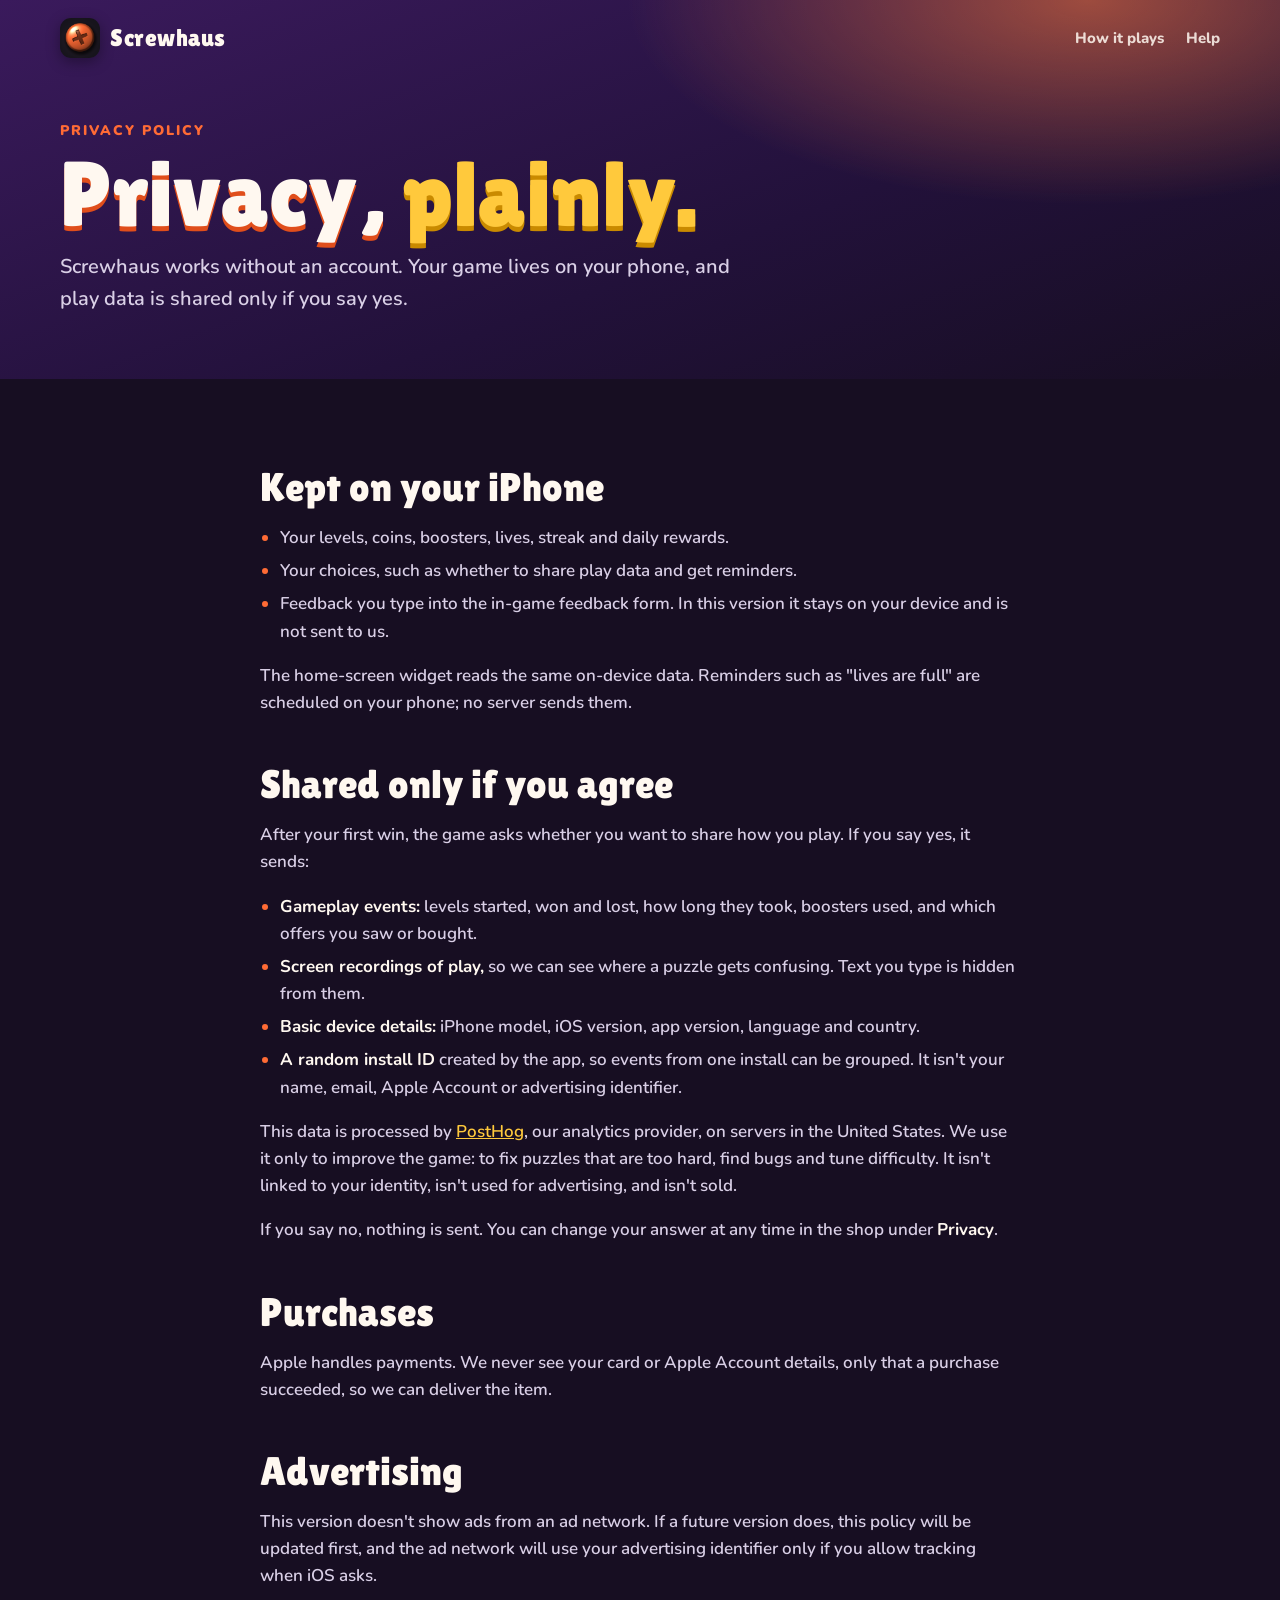
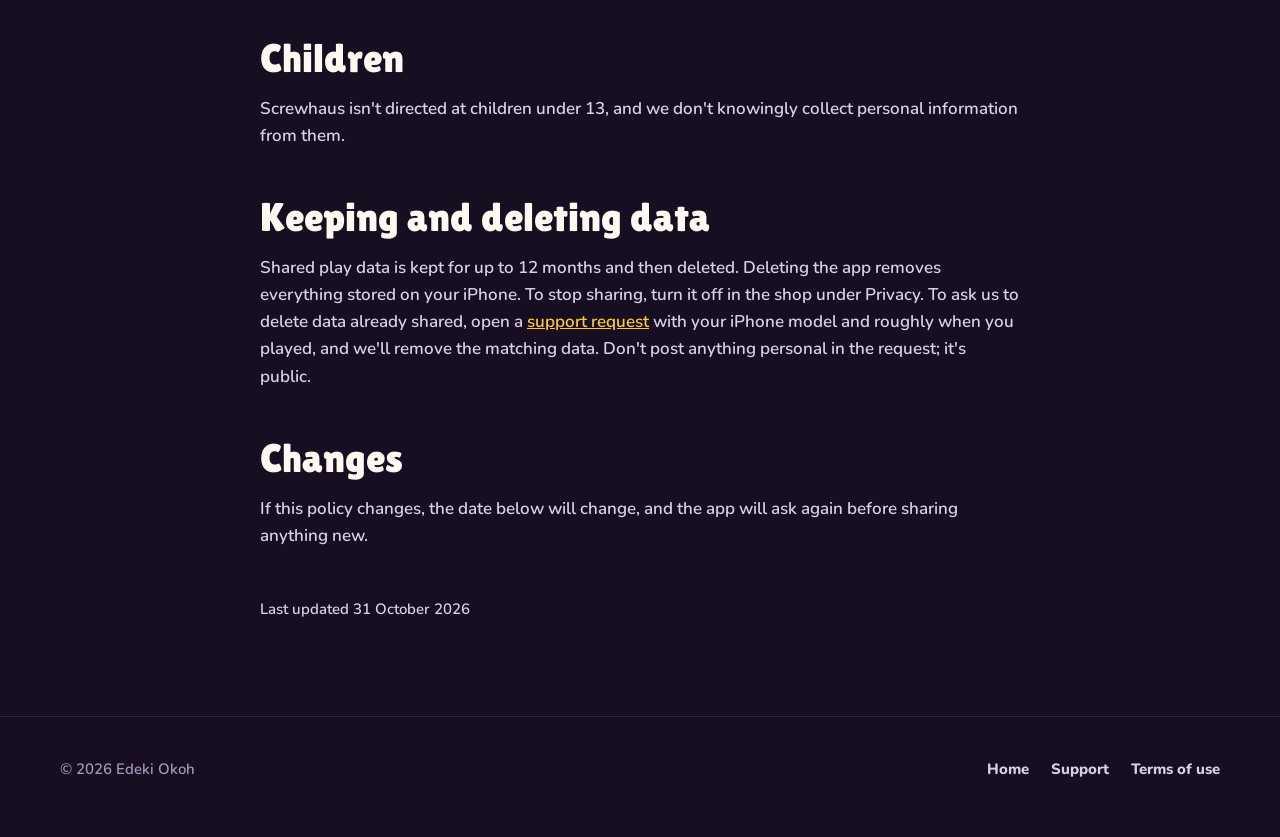
==== privacy.html @ 0043137a "Game landing page, support and privacy policy Co-Authored-By: Claude Opus 5.5 <noreply@anthropic.com" ====
<!doctype html>
<html lang="en">
<head>
<meta charset="utf-8">
<meta name="viewport" content="width=device-width, initial-scale=1">
<title>Screwhaus Privacy</title>
<meta name="description" content="What Screwhaus: Screw Puzzle 3D collects, why, and how to turn it off.">
<link rel="icon" href="icon.png">
<link rel="preconnect" href="https://fonts.googleapis.com">
<link rel="preconnect" href="https://fonts.gstatic.com" crossorigin>
<link href="https://fonts.googleapis.com/css2?family=Lilita+One&family=Nunito:wght@600;800;900&display=swap" rel="stylesheet">
<link rel="stylesheet" href="style.css">
</head>
<body>
<header class="bar">
  <div class="wrap">
    <a class="brand" href="./"><img src="icon.png" alt=""><span>Screwhaus</span></a>
    <nav aria-label="Site"><a href="./#play">How it plays</a><a class="keep" href="./#help">Help</a></nav>
  </div>
</header>
<div class="doc-hero">
  <div class="wrap">
    <p class="eyebrow">Privacy policy</p>
    <h1>Privacy, <span>plainly.</span></h1>
    <p class="lead">Screwhaus works without an account. Your game lives on your phone, and play data is shared only if you say yes.</p>
  </div>
</div>
<main class="doc">
  <h2>Kept on your iPhone</h2>
  <ul>
    <li>Your levels, coins, boosters, lives, streak and daily rewards.</li>
    <li>Your choices, such as whether to share play data and get reminders.</li>
    <li>Feedback you type into the in-game feedback form. In this version it stays on your device and is not sent to us.</li>
  </ul>
  <p>The home-screen widget reads the same on-device data. Reminders such as "lives are full" are scheduled on your phone; no server sends them.</p>

  <h2>Shared only if you agree</h2>
  <p>After your first win, the game asks whether you want to share how you play. If you say yes, it sends:</p>
  <ul>
    <li><strong>Gameplay events:</strong> levels started, won and lost, how long they took, boosters used, and which offers you saw or bought.</li>
    <li><strong>Screen recordings of play,</strong> so we can see where a puzzle gets confusing. Text you type is hidden from them.</li>
    <li><strong>Basic device details:</strong> iPhone model, iOS version, app version, language and country.</li>
    <li><strong>A random install ID</strong> created by the app, so events from one install can be grouped. It isn't your name, email, Apple Account or advertising identifier.</li>
  </ul>
  <p>This data is processed by <a href="https://posthog.com/privacy">PostHog</a>, our analytics provider, on servers in the United States. We use it only to improve the game: to fix puzzles that are too hard, find bugs and tune difficulty. It isn't linked to your identity, isn't used for advertising, and isn't sold.</p>
  <p>If you say no, nothing is sent. You can change your answer at any time in the shop under <strong>Privacy</strong>.</p>

  <h2>Purchases</h2>
  <p>Apple handles payments. We never see your card or Apple Account details, only that a purchase succeeded, so we can deliver the item.</p>

  <h2>Advertising</h2>
  <p>This version doesn't show ads from an ad network. If a future version does, this policy will be updated first, and the ad network will use your advertising identifier only if you allow tracking when iOS asks.</p>

  <h2>Children</h2>
  <p>Screwhaus isn't directed at children under 13, and we don't knowingly collect personal information from them.</p>

  <h2>Keeping and deleting data</h2>
  <p>Shared play data is kept for up to 12 months and then deleted. Deleting the app removes everything stored on your iPhone. To stop sharing, turn it off in the shop under Privacy. To ask us to delete data already shared, open a <a href="https://github.com/Okohedeki/screwhaus-site/issues/new">support request</a> with your iPhone model and roughly when you played, and we'll remove the matching data. Don't post anything personal in the request; it's public.</p>

  <h2>Changes</h2>
  <p>If this policy changes, the date below will change, and the app will ask again before sharing anything new.</p>

  <p class="updated">Last updated 31 October 2026</p>
</main>
<footer class="site">
  <div class="wrap">
    <span>© 2026 Edeki Okoh</span>
    <nav aria-label="Legal"><a href="./">Home</a><a href="./#help">Support</a><a href="https://www.apple.com/legal/internet-services/itunes/dev/stdeula/">Terms of use</a></nav>
  </div>
</footer>
</body>
</html>
---- style.css ----
:root {
  --ink: #fff8f0;
  --ink-soft: #d9cfe6;
  --ink-dim: #a597b8;
  --night: #170e22;
  --night-2: #221533;
  --card: #2b1c40;
  --line: rgba(255, 255, 255, .1);
  --signal: #ff6b35;
  --signal-deep: #e04e1b;
  --green: #2fb36b;
  --teal: #1fb3a3;
  --pink: #ee4f86;
  --blue: #4a78ee;
  --yellow: #ffc93c;
  --purple: #9a5cf0;
  --display: "Lilita One", "Arial Rounded MT Bold", system-ui, sans-serif;
  --body: "Nunito", system-ui, -apple-system, "Segoe UI", sans-serif;
  color-scheme: dark;
}

* { box-sizing: border-box; }
html { -webkit-text-size-adjust: 100%; scroll-behavior: smooth; }
body {
  margin: 0;
  background: var(--night);
  color: var(--ink);
  font: 600 17px/1.6 var(--body);
  overflow-x: hidden;
}
img { max-width: 100%; display: block; }
a { color: var(--yellow); }
a:hover { color: #fff; }
:focus-visible { outline: 3px solid var(--yellow); outline-offset: 3px; border-radius: 6px; }

.wrap { width: min(1160px, 100% - 32px); margin-inline: auto; }

/* ---------- top bar ---------- */
.bar { position: absolute; inset: 0 0 auto; z-index: 5; }
.bar .wrap { display: flex; align-items: center; justify-content: space-between; padding-block: 18px; }
.brand { display: inline-flex; align-items: center; gap: 10px; color: var(--ink); text-decoration: none; font: 400 24px/1 var(--display); letter-spacing: .5px; }
.brand img { width: 40px; height: 40px; border-radius: 11px; box-shadow: 0 4px 14px rgba(0,0,0,.35); }
.bar nav { display: flex; gap: 22px; }
.bar nav a { color: var(--ink); text-decoration: none; font-weight: 800; font-size: 15px; opacity: .85; }
.bar nav a:hover { opacity: 1; color: var(--ink); }

/* ---------- hero ---------- */
.hero {
  position: relative;
  isolation: isolate;
  overflow: hidden;
  padding: 120px 0 0;
  background:
    radial-gradient(60% 70% at 78% 40%, #ff7a3c 0%, rgba(255,122,60,0) 60%),
    radial-gradient(55% 60% at 20% 90%, #b0306f 0%, rgba(176,48,111,0) 65%),
    linear-gradient(160deg, #3a1a5c 0%, #22113a 55%, #170e22 100%);
}
.hero::after { /* soft floor so the phones sit on something */
  content: ""; position: absolute; inset: auto 0 0; height: 120px; z-index: -1;
  background: linear-gradient(to bottom, rgba(23,14,34,0), var(--night));
}
.hero .wrap { display: grid; grid-template-columns: 1.05fr 1fr; align-items: center; gap: 24px; }
.kicker {
  display: inline-block; padding: 6px 14px; border-radius: 999px;
  background: rgba(255,255,255,.12); border: 1px solid rgba(255,255,255,.18);
  font-weight: 800; font-size: 13px; letter-spacing: 1.5px; text-transform: uppercase;
}
.logo {
  margin: 18px 0 10px;
  font: 400 clamp(64px, 8.6vw, 118px)/.86 var(--display);
  letter-spacing: 1px;
  color: #fff;
  text-shadow: 0 6px 0 var(--signal-deep), 0 14px 30px rgba(0,0,0,.4);
}
.logo span { color: var(--yellow); text-shadow: 0 6px 0 #c98a00, 0 14px 30px rgba(0,0,0,.4); }
.hook { margin: 22px 0 8px; font: 400 clamp(26px, 3.2vw, 38px)/1.1 var(--display); }
.sub { margin: 0 0 30px; max-width: 30em; color: var(--ink-soft); font-size: 18px; }

.store {
  display: inline-flex; align-items: center; gap: 12px;
  padding: 12px 24px 12px 18px; border-radius: 16px;
  background: #000; color: #fff; text-decoration: none;
  border: 1.5px solid rgba(255,255,255,.35);
  box-shadow: 0 10px 30px rgba(0,0,0,.35);
  transition: transform .2s ease;
}
.store svg { width: 30px; height: 30px; }
.store small { display: block; font-size: 12px; font-weight: 700; opacity: .8; line-height: 1.1; }
.store b { display: block; font: 400 22px/1.1 var(--display); letter-spacing: .3px; }
.store:hover { color: #fff; transform: translateY(-2px); }

.phones { position: relative; height: 640px; }
.phone {
  position: absolute; width: 270px; aspect-ratio: 660 / 1434;
  border-radius: 40px; padding: 9px; background: #0b0710;
  box-shadow: 0 0 0 2px #3a2c4d, 0 30px 60px rgba(0,0,0,.55);
}
.phone img { width: 100%; height: 100%; object-fit: cover; border-radius: 32px; }
.phones .p1 { left: 50%; top: 40px; transform: translateX(-50%); z-index: 3; width: 300px; }
.phones .p2 { left: -4%; top: 120px; transform: rotate(-9deg); z-index: 2; }
.phones .p3 { right: -4%; top: 120px; transform: rotate(9deg); z-index: 2; }

/* floating screw heads */
.screw {
  position: absolute; z-index: 4; width: var(--s, 56px); aspect-ratio: 1; border-radius: 50%;
  background: radial-gradient(circle at 35% 30%, rgba(255,255,255,.55), rgba(255,255,255,0) 40%), var(--c);
  box-shadow: inset 0 -6px 0 rgba(0,0,0,.25), 0 10px 20px rgba(0,0,0,.35);
  animation: bob 5s ease-in-out infinite;
}
.screw::before, .screw::after {
  content: ""; position: absolute; left: 50%; top: 50%; background: rgba(20,10,20,.75); border-radius: 3px;
  width: 52%; height: 12%; transform: translate(-50%, -50%) rotate(var(--r, 20deg));
}
.screw::after { transform: translate(-50%, -50%) rotate(calc(var(--r, 20deg) + 90deg)); }
@keyframes bob { 50% { translate: 0 -12px; rotate: 25deg; } }

/* ---------- sections ---------- */
section { padding: 96px 0; }
.eyebrow { margin: 0; color: var(--signal); font-weight: 900; font-size: 14px; letter-spacing: 2px; text-transform: uppercase; }
h2 { margin: 6px 0 16px; font: 400 clamp(38px, 5.4vw, 64px)/1 var(--display); }
.lead { margin: 0; max-width: 34em; color: var(--ink-soft); font-size: 19px; }

.steps { display: grid; grid-template-columns: repeat(3, 1fr); gap: 32px; margin-top: 56px; }
.step { text-align: center; }
.step .phone { position: relative; width: min(260px, 100%); margin: 0 auto 26px; }
.step .num {
  display: inline-grid; place-items: center; width: 44px; height: 44px; border-radius: 50%;
  font: 400 24px/1 var(--display); color: #1a0f00; background: var(--c);
  box-shadow: inset 0 -4px 0 rgba(0,0,0,.2);
}
.step h3 { margin: 12px 0 6px; font: 400 30px/1.05 var(--display); }
.step p { margin: 0 auto; max-width: 18em; color: var(--ink-soft); }

.band { background: linear-gradient(180deg, var(--night) 0%, var(--night-2) 100%); }
.tiles { display: grid; grid-template-columns: repeat(6, 1fr); gap: 18px; margin-top: 48px; }
.tile {
  grid-column: span 2; padding: 26px; border-radius: 26px; position: relative; overflow: hidden;
  background: var(--c); color: #fff;
  box-shadow: inset 0 -8px 0 rgba(0,0,0,.18);
}
.tile.wide { grid-column: span 3; }
.tile b { display: block; font: 400 clamp(44px, 5vw, 64px)/.95 var(--display); text-shadow: 0 4px 0 rgba(0,0,0,.18); }
.tile span { display: block; margin-top: 8px; font-weight: 800; font-size: 17px; line-height: 1.35; }
.tile.daily { display: grid; grid-template-columns: 1fr 150px; gap: 16px; align-items: end; padding-bottom: 0; }
.tile.daily .text { padding-bottom: 26px; }
.tile.daily img { border-radius: 22px 22px 0 0; height: 200px; object-fit: cover; object-position: top; }

/* ---------- help ---------- */
.help .grid { display: grid; grid-template-columns: repeat(2, 1fr); gap: 18px; margin-top: 40px; }
.card { padding: 26px 28px; border-radius: 22px; background: var(--card); border: 1px solid var(--line); }
.card h3 { margin: 0 0 6px; font: 400 26px/1.1 var(--display); }
.card p { margin: 0; color: var(--ink-soft); }
.cta {
  display: inline-block; margin-top: 30px; padding: 16px 30px; border-radius: 999px;
  background: var(--signal); color: #1c0d02; text-decoration: none; font: 400 22px/1 var(--display);
  box-shadow: inset 0 -5px 0 var(--signal-deep), 0 10px 24px rgba(255,107,53,.3);
  transition: transform .2s ease;
}
.cta:hover { color: #1c0d02; transform: translateY(-2px); }

footer.site { padding: 40px 0 56px; border-top: 1px solid var(--line); color: var(--ink-dim); font-size: 15px; }
footer.site .wrap { display: flex; flex-wrap: wrap; gap: 14px 28px; align-items: center; justify-content: space-between; }
footer.site nav { display: flex; flex-wrap: wrap; gap: 22px; }
footer.site a { color: var(--ink-soft); text-decoration: none; font-weight: 800; }
footer.site a:hover { color: #fff; }

/* ---------- article pages (privacy) ---------- */
.doc-hero {
  padding: 120px 0 64px;
  background:
    radial-gradient(60% 90% at 85% 0%, rgba(255,122,60,.55), rgba(255,122,60,0) 60%),
    linear-gradient(160deg, #3a1a5c 0%, #22113a 60%, var(--night) 100%);
}
.doc-hero h1 { margin: 10px 0 14px; font: 400 clamp(48px, 8vw, 92px)/.92 var(--display); text-shadow: 0 5px 0 var(--signal-deep); }
.doc-hero h1 span { color: var(--yellow); text-shadow: 0 5px 0 #c98a00; }
.doc-hero .lead { font-size: 20px; }
.doc { width: min(760px, 100% - 32px); margin: 0 auto; padding: 40px 0 80px; }
.doc h2 { margin: 48px 0 10px; font-size: clamp(30px, 4vw, 40px); }
.doc p, .doc li { color: var(--ink-soft); }
.doc strong { color: var(--ink); }
.doc ul { padding-left: 1.2em; }
.doc li { margin: 6px 0; }
.doc li::marker { color: var(--signal); }
.updated { margin-top: 48px; color: var(--ink-dim); font-size: 15px; }

/* ---------- small screens ---------- */
@media (max-width: 900px) {
  .hero { padding-top: 96px; }
  .hero .wrap { grid-template-columns: 1fr; text-align: center; }
  .sub { margin-inline: auto; }
  .phones { height: 520px; margin-top: 12px; }
  .phone { width: 200px; border-radius: 30px; padding: 7px; }
  .phone img { border-radius: 24px; }
  .phones .p1 { width: 228px; top: 20px; }
  .phones .p2 { left: -2%; top: 80px; }
  .phones .p3 { right: -2%; top: 80px; }
  .steps { grid-template-columns: 1fr; gap: 56px; }
  .tiles { grid-template-columns: 1fr 1fr; }
  .tile, .tile.wide { grid-column: span 1; }
  .tile.daily { grid-column: span 2; }
  .help .grid { grid-template-columns: 1fr; }
  section { padding: 72px 0; }
}
@media (max-width: 560px) {
  .bar nav a:not(.keep) { display: none; }
  .phones { height: 440px; }
  .phone { width: 160px; }
  .phones .p1 { width: 196px; }
  .tiles { grid-template-columns: 1fr; }
  .tile.daily { grid-column: span 1; grid-template-columns: 1fr 110px; }
  .tile.daily img { height: 160px; }
  .screw.hide-sm { display: none; }
}
@media (prefers-reduced-motion: reduce) {
  .screw { animation: none; }
  html { scroll-behavior: auto; }
}
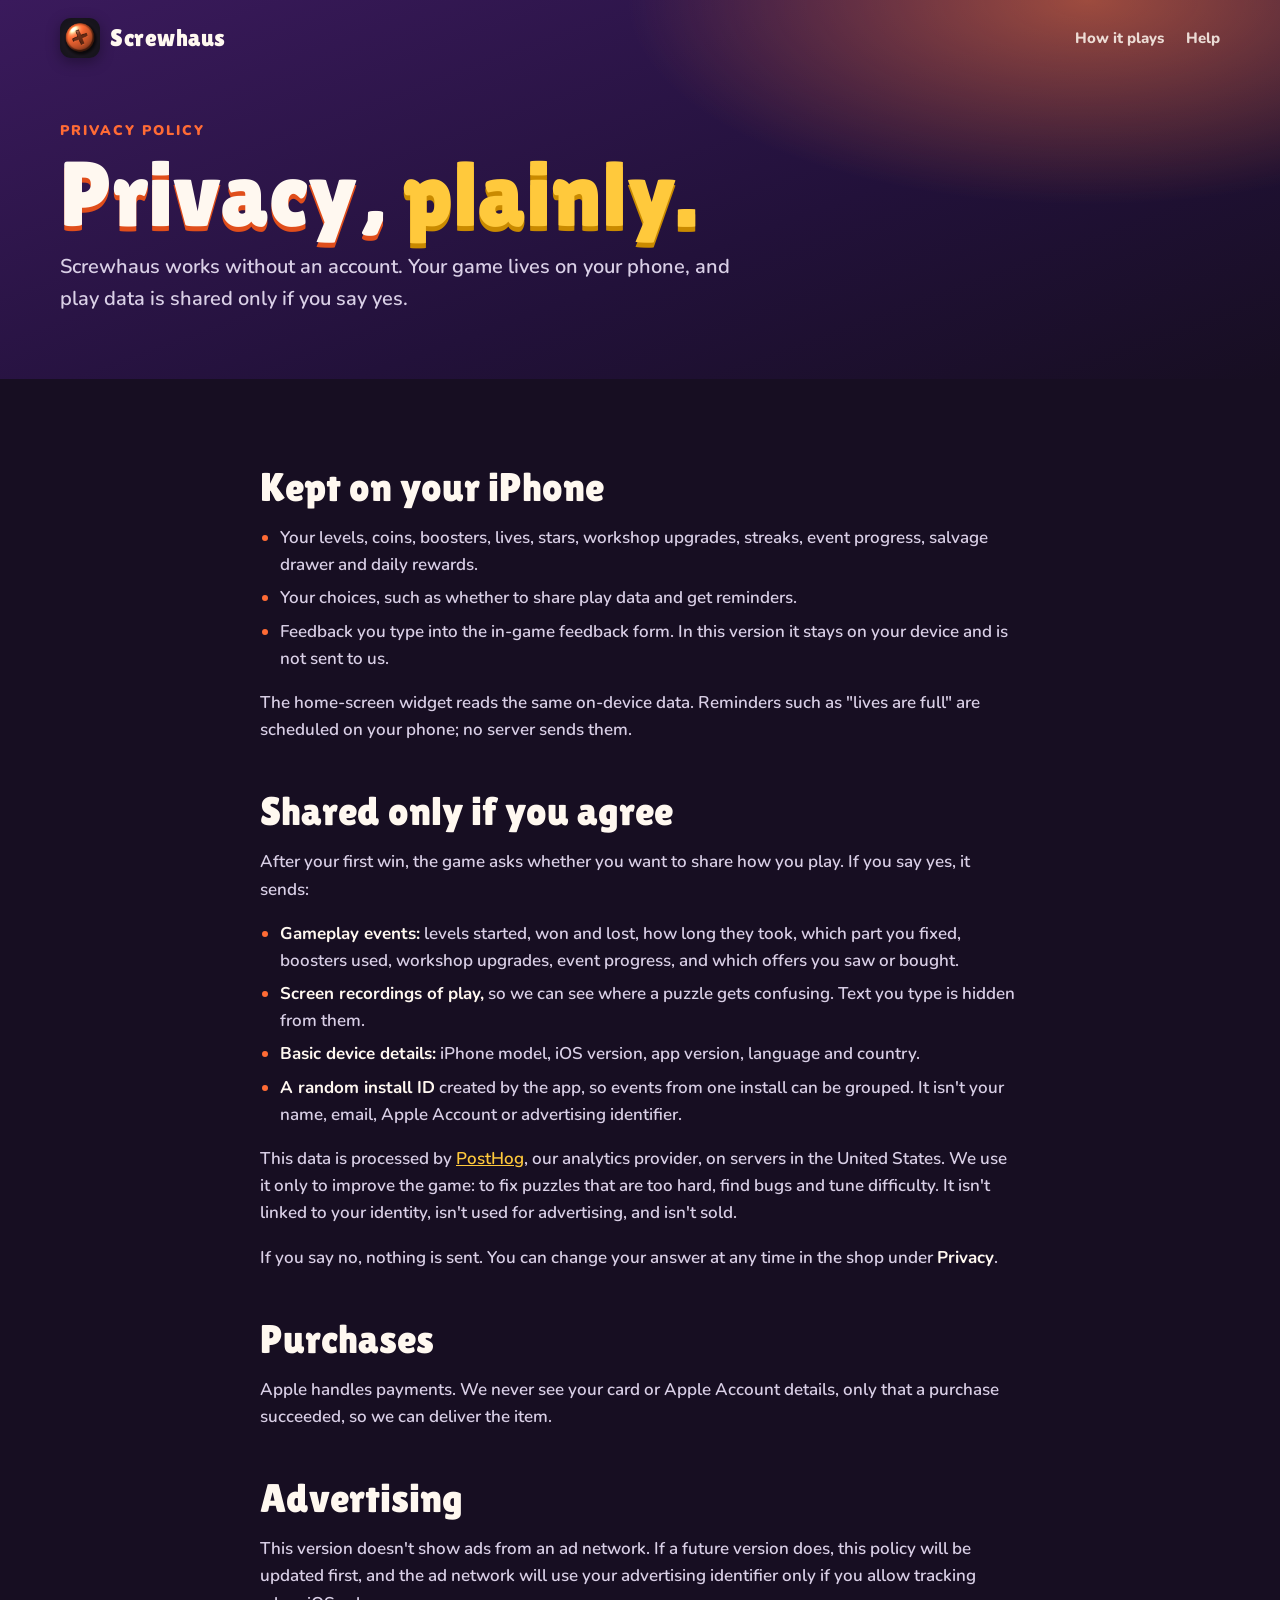
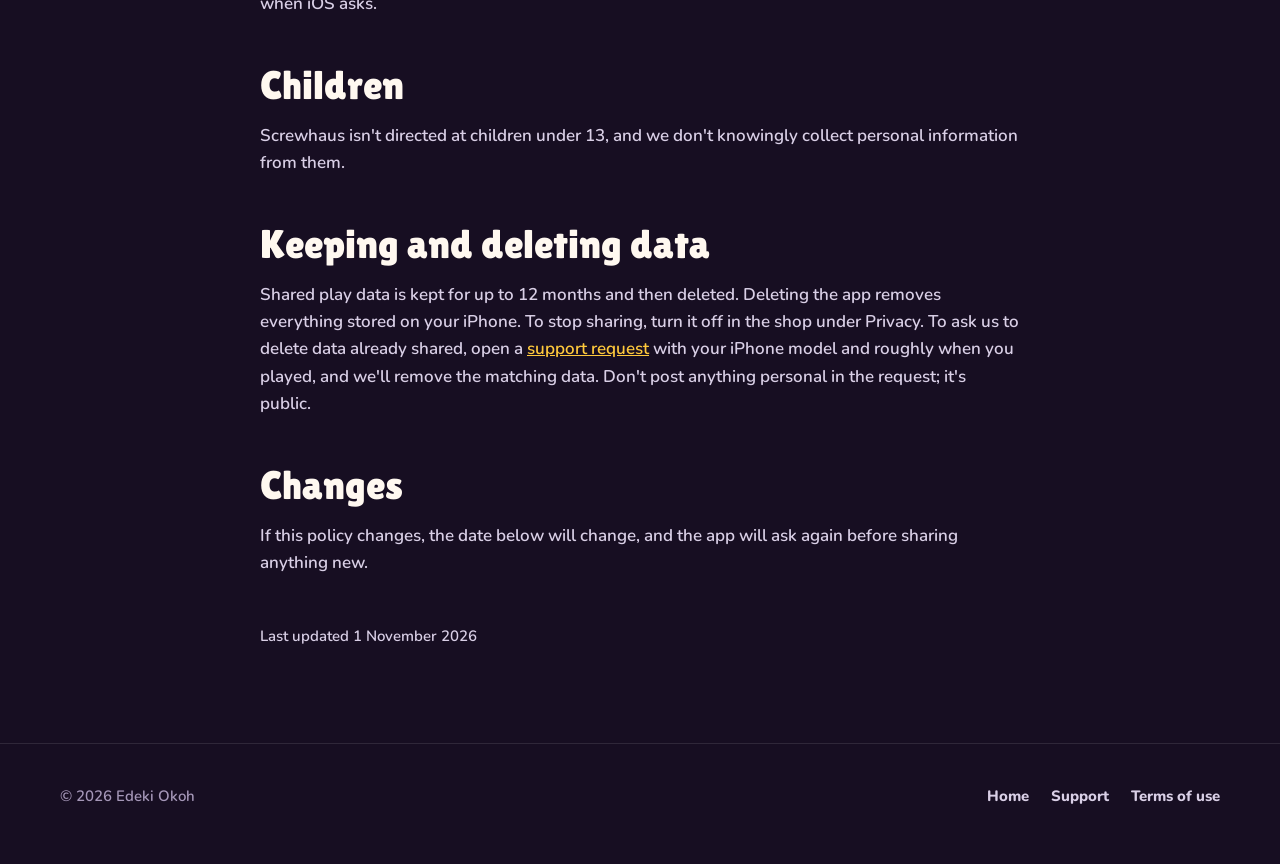
==== commit e204993d: "Retell the site as a fix-it shop with the new look New hero copy and screenshots (shop home, before-" ====
--- a/privacy.html
+++ b/privacy.html
@@ -28,7 +28,7 @@
 <main class="doc">
   <h2>Kept on your iPhone</h2>
   <ul>
-    <li>Your levels, coins, boosters, lives, streak and daily rewards.</li>
+    <li>Your levels, coins, boosters, lives, stars, workshop upgrades, streaks, event progress, salvage drawer and daily rewards.</li>
     <li>Your choices, such as whether to share play data and get reminders.</li>
     <li>Feedback you type into the in-game feedback form. In this version it stays on your device and is not sent to us.</li>
   </ul>
@@ -37,7 +37,7 @@
   <h2>Shared only if you agree</h2>
   <p>After your first win, the game asks whether you want to share how you play. If you say yes, it sends:</p>
   <ul>
-    <li><strong>Gameplay events:</strong> levels started, won and lost, how long they took, boosters used, and which offers you saw or bought.</li>
+    <li><strong>Gameplay events:</strong> levels started, won and lost, how long they took, which part you fixed, boosters used, workshop upgrades, event progress, and which offers you saw or bought.</li>
     <li><strong>Screen recordings of play,</strong> so we can see where a puzzle gets confusing. Text you type is hidden from them.</li>
     <li><strong>Basic device details:</strong> iPhone model, iOS version, app version, language and country.</li>
     <li><strong>A random install ID</strong> created by the app, so events from one install can be grouped. It isn't your name, email, Apple Account or advertising identifier.</li>
@@ -60,7 +60,7 @@
   <h2>Changes</h2>
   <p>If this policy changes, the date below will change, and the app will ask again before sharing anything new.</p>
 
-  <p class="updated">Last updated 31 October 2026</p>
+  <p class="updated">Last updated 1 November 2026</p>
 </main>
 <footer class="site">
   <div class="wrap">
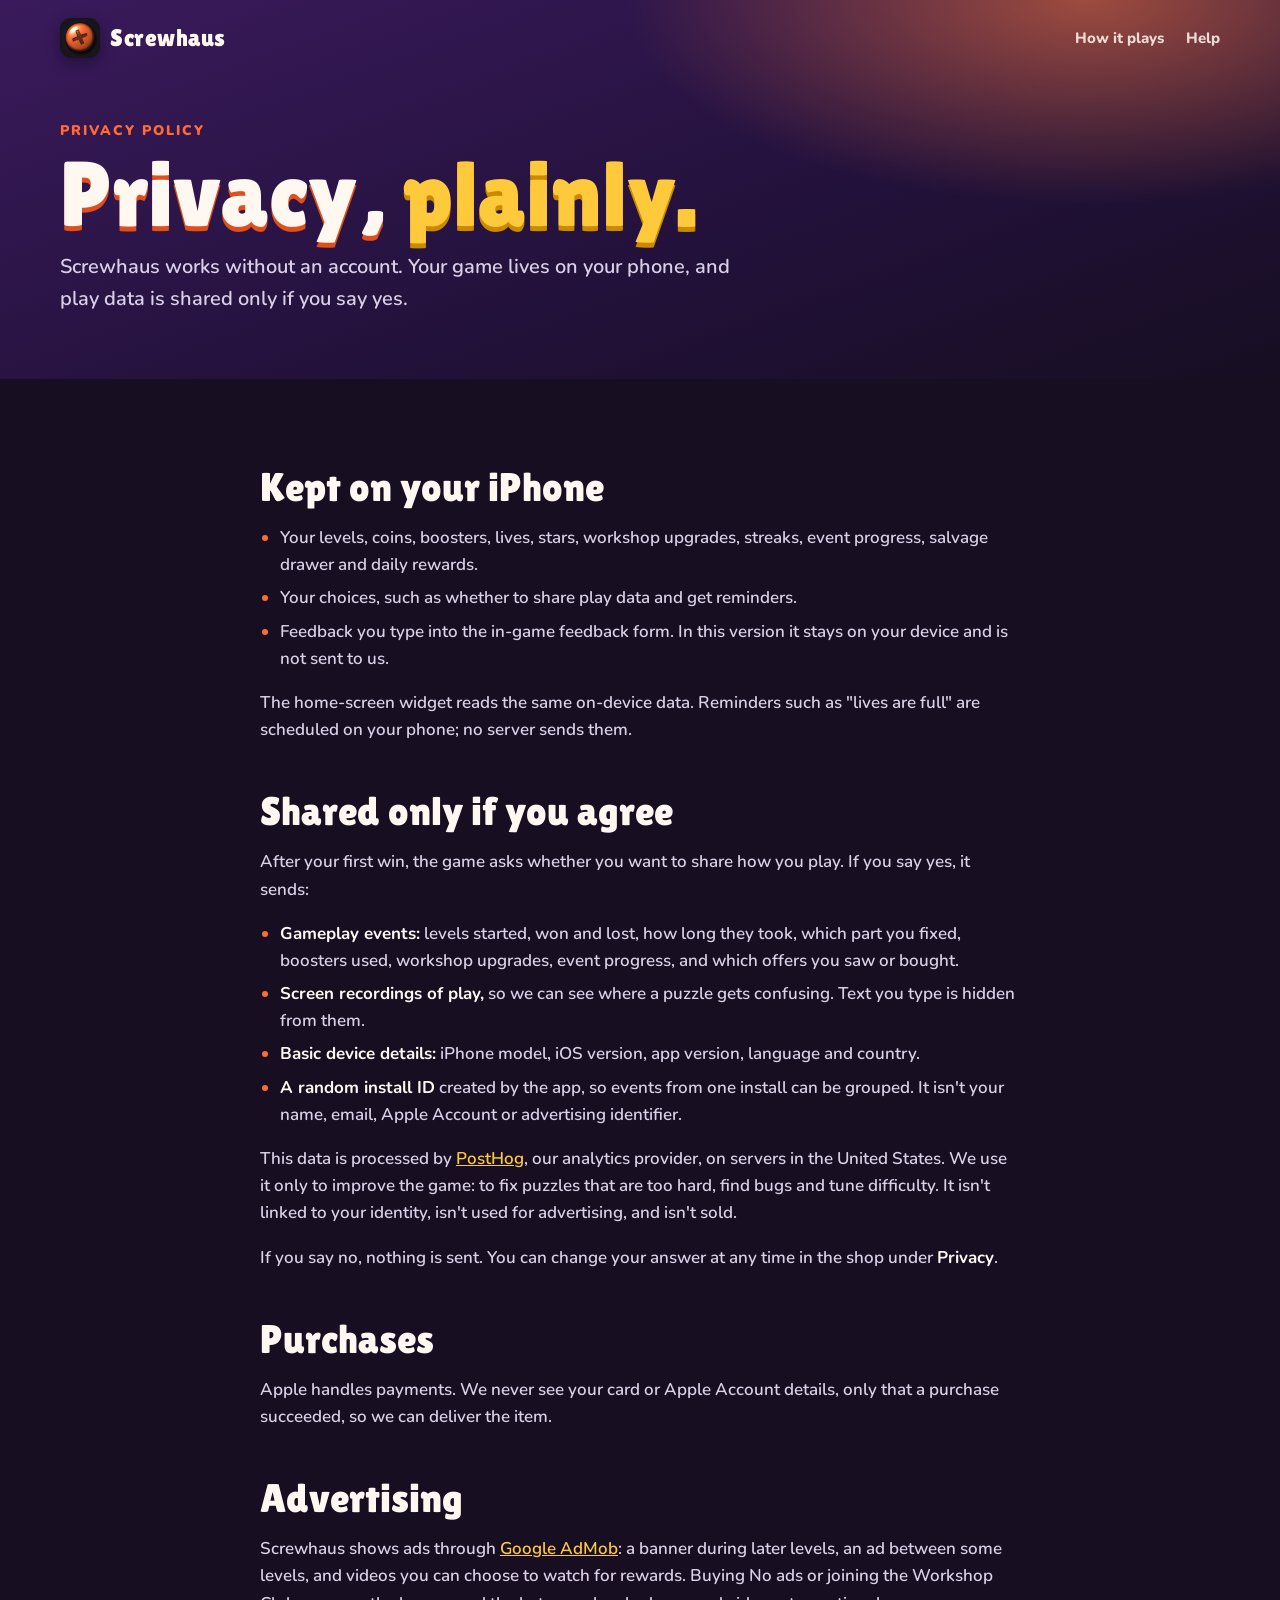
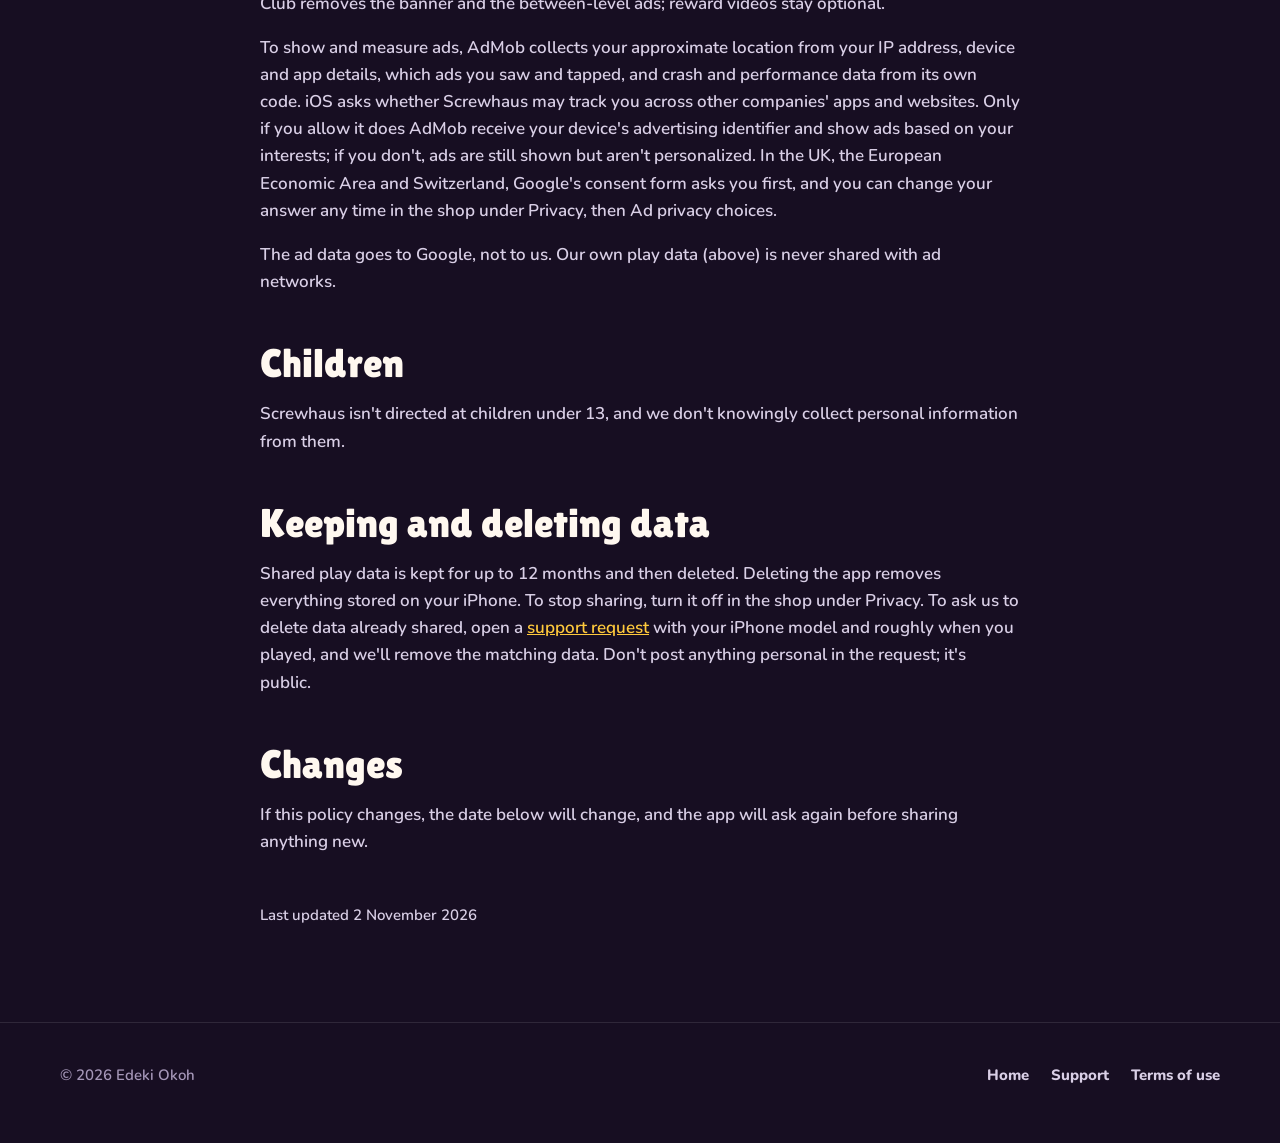
==== commit d6a9b821: "Describe AdMob ads in the privacy policy Co-Authored-By: Claude Opus 5.5 <noreply@anthropic.com>" ====
--- a/privacy.html
+++ b/privacy.html
@@ -49,7 +49,9 @@
   <p>Apple handles payments. We never see your card or Apple Account details, only that a purchase succeeded, so we can deliver the item.</p>
 
   <h2>Advertising</h2>
-  <p>This version doesn't show ads from an ad network. If a future version does, this policy will be updated first, and the ad network will use your advertising identifier only if you allow tracking when iOS asks.</p>
+  <p>Screwhaus shows ads through <a href="https://policies.google.com/technologies/ads">Google AdMob</a>: a banner during later levels, an ad between some levels, and videos you can choose to watch for rewards. Buying No ads or joining the Workshop Club removes the banner and the between-level ads; reward videos stay optional.</p>
+  <p>To show and measure ads, AdMob collects your approximate location from your IP address, device and app details, which ads you saw and tapped, and crash and performance data from its own code. iOS asks whether Screwhaus may track you across other companies' apps and websites. Only if you allow it does AdMob receive your device's advertising identifier and show ads based on your interests; if you don't, ads are still shown but aren't personalized. In the UK, the European Economic Area and Switzerland, Google's consent form asks you first, and you can change your answer any time in the shop under Privacy, then Ad privacy choices.</p>
+  <p>The ad data goes to Google, not to us. Our own play data (above) is never shared with ad networks.</p>
 
   <h2>Children</h2>
   <p>Screwhaus isn't directed at children under 13, and we don't knowingly collect personal information from them.</p>
@@ -60,7 +62,7 @@
   <h2>Changes</h2>
   <p>If this policy changes, the date below will change, and the app will ask again before sharing anything new.</p>
 
-  <p class="updated">Last updated 1 November 2026</p>
+  <p class="updated">Last updated 2 November 2026</p>
 </main>
 <footer class="site">
   <div class="wrap">
